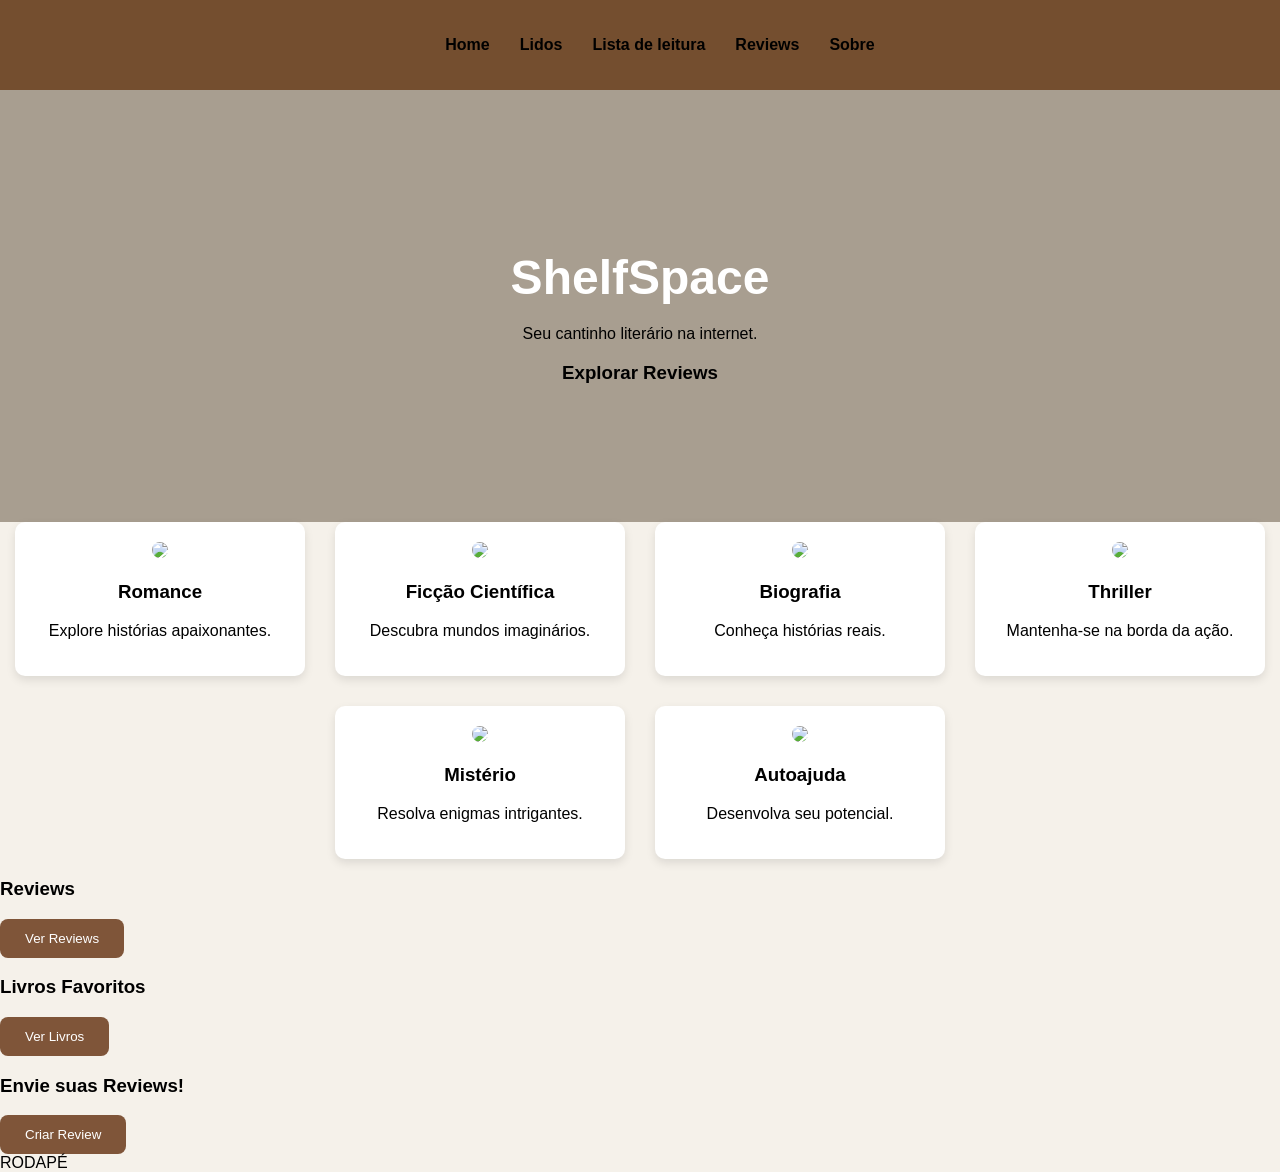
==== index.html @ f8e83bc9 "first commit" ====
<!DOCTYPE html>
<html lang="pt-br">
<head>
    <meta charset="UTF-8">
    <meta name="viewport" content="width=device-width, initial-scale=1.0">
    <title>📚 ShelfSpace — sua biblioteca digital</title>

    <link rel="stylesheet" href="css/style.css">
</head>

<body>

    <!-- MENU REFERÊNCIAS -->
<header>

    <nav>
        <ul>
            <li><a href="index.html">Home</a></li>
            <li><a href="lidos.html">Lidos</a></li>
            <li><a href="lista.html">Lista de leitura</a></li>
            <li><a href="form.html">Reviews</a></li>
            <li><a href="about.html">Sobre</a></li>
        </ul>
    </nav>

</header>

<!-- MAIN CONTENT -->
<main>

    <!-- HERO SECTION -->
<section class="hero">
    <h1>ShelfSpace</h1>
    <p>
        Seu cantinho literário na internet.
    </p>
    <h3>
        Explorar Reviews
    </h3>
</section>


<!-- CARDS SECTION -->
<section class="cards">

<!-- CARD 1 -->
<div class="card">
    <img src="images/livro1.jpg">
    <h3>Romance</h3>
    <p>
        Explore histórias apaixonantes.
    </p>
</div>

<!-- CARD 2 -->     
<div class="card">
    <img src="images/livro2.jpg">
    <h3>Ficção Científica</h3>
    <p>
        Descubra mundos imaginários.
    </p>
</div>

<!-- CARD 3 -->
<div class="card">
    <img src="images/livro3.jpg">
    <h3>Biografia</h3>
    <p>
        Conheça histórias reais.
    </p>
</div>

<!-- CARD 4 -->
<div class="card">
    <img src="images/livro4.jpg">
    <h3>Thriller</h3>
    <p>
        Mantenha-se na borda da ação.
    </p>
</div>

<!-- CARD 5 -->
<div class="card">
    <img src="images/livro5.jpg">
    <h3>Mistério</h3>
    <p>
        Resolva enigmas intrigantes.
    </p>
</div>

<!-- CARD 6 -->
<div class="card">
    <img src="images/livro6.jpg">
    <h3>Autoajuda</h3>
    <p>
        Desenvolva seu potencial.
    </p>
</div>
</section>

<!-- REVIEWS SECTION -->
<section class="reviews">
    <h3>Reviews</h3>
    <button>
        Ver Reviews
    </button>
</section>

<!-- LIVROS SECTION -->
<section class="livros">
    <h3>Livros Favoritos</h3>
    <button>
        Ver Livros
    </button>
</section>

<!-- AUTO REVIEWS SECTION -->
<section class="autoreviews">
    <h3>Envie suas Reviews!</h3>
    <button>
        Criar Review
    </button>
</section>

    </main>

    <footer>
        RODAPÉ
    </footer>

</body>
</html>
---- css/style.css ----
body{
    font-family: Arial;
    background-color: #f5f1ea;
    margin: 0;
}

/* ESTILO DA NAVBAR */
nav ul{
    display: flex;
    justify-content: center;
    gap: 30px;
    list-style: none;
}

nav a{
    text-decoration: none;
    color: black;
    font-weight: bold;
}

nav a:hover{
    color: #bab8b6;
    transition: 0.3s;
}

/* ESTILO DA NAVBAR */
header{
    background-color: #744E2F;
    padding: 20px;
}

.hero{
    text-align: center;
    padding: 120px 20px;
    background-color: #a89e90;
}

.hero h1{
    font-size: 48px;
    color: white;
    margin-bottom: 20px;
}
.cards{
    display: flex;
    justify-content: center;
    gap: 30px;
    flex-wrap: wrap;
    text-align: center;
}

.card{
    width: 250px;
    padding: 20px;
    border-radius: 10px;
    background-color: white;
    box-shadow: 0 4px 10px rgba(0,0,0,0.1);
}

.card img{
    width: 100%;
    border-radius: 10px;
}

button{
    padding: 12px 25px;
    border: none;
    border-radius: 8px;
    background-color: #7f5539;
    color: white;
    cursor: pointer;
}

button:hover{
    background-color: #9c6644;
    transition: 0.3s;
}
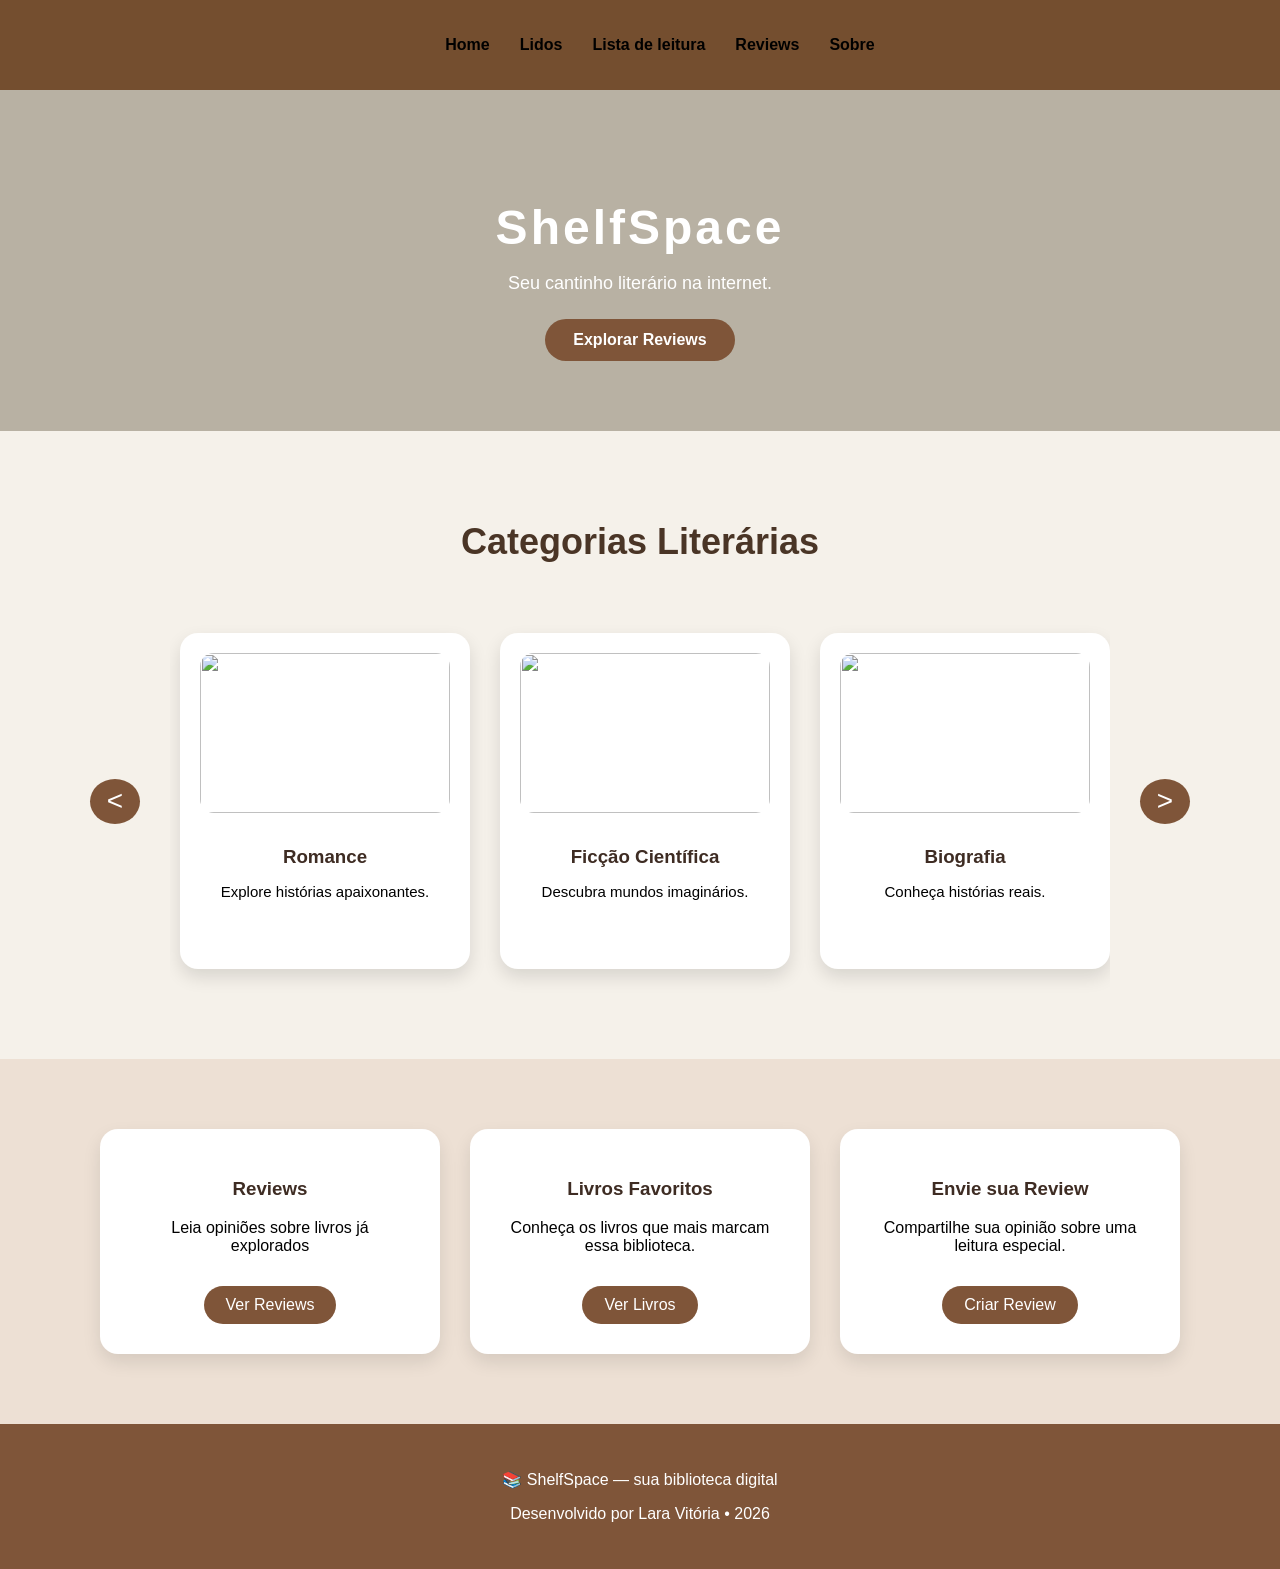
==== commit fb883ab4: "css, forms e js adicionados" ====
--- a/index.html
+++ b/index.html
@@ -18,7 +18,7 @@
             <li><a href="index.html">Home</a></li>
             <li><a href="lidos.html">Lidos</a></li>
             <li><a href="lista.html">Lista de leitura</a></li>
-            <li><a href="form.html">Reviews</a></li>
+            <li><a href="reviews.html">Reviews</a></li>
             <li><a href="about.html">Sobre</a></li>
         </ul>
     </nav>
@@ -34,14 +34,17 @@
     <p>
         Seu cantinho literário na internet.
     </p>
-    <h3>
-        Explorar Reviews
-    </h3>
+    <a href="reviews.html" class="botao-principal">Explorar Reviews</a>
 </section>
 
 
 <!-- CARDS SECTION -->
-<section class="cards">
+<section class="categorias">
+    <h2>Categorias Literárias</h2>
+
+<div class="carousel-container">
+    <button class="seta esquerda" onclick="scrollCarousel(-1)"><</button>
+<div class="cards" id="carousel">
 
 <!-- CARD 1 -->
 <div class="card">
@@ -96,37 +99,101 @@
         Desenvolva seu potencial.
     </p>
 </div>
+
+<!-- CARD 7 -->
+<div class="card">
+    <img src="images/livro7.jpg">
+    <h3>Fantasia</h3>
+    <p>
+        Entre em reinos mágicos e aventuras épicas.
+    </p>
+</div>
+
+<!-- CARD 8 -->
+<div class="card">
+    <img src="images/livro8.jpg">
+    <h3>Terror</h3>
+    <p>
+        Prepare-se para histórias sombrias e assustadoras.
+    </p>
+</div>
+
+<!-- CARD 9 -->
+<div class="card">
+    <img src="images/livro9.jpg">
+    <h3>Clássicos</h3>
+    <p>
+        Conheça obras marcantes que atravessaram gerações.
+    </p>
+</div>
+
+<!-- CARD 10 -->
+<div class="card">
+    <img src="images/livro10.jpg">
+    <h3>Poesia</h3>
+    <p>
+        Leia sentimentos transformados em palavras.
+    </p>
+</div>
+
+<!-- CARD 11 -->
+<div class="card">
+    <img src="images/livro11.jpg">
+    <h3>Drama</h3>
+    <p>
+        Explore histórias intensas, emocionantes e humanas.
+    </p>
+</div>
+
+<!-- CARD 12 -->
+<div class="card">
+    <img src="images/livro12.jpg">
+    <h3>Young Adult</h3>
+    <p>
+        Descubra histórias jovens, envolventes e cheias de descobertas.
+    </p>
+</div>
+
+</div>
+    <button class="seta direita" onclick="scrollCarousel(1)">></button>
+</div>
+
 </section>
 
-<!-- REVIEWS SECTION -->
-<section class="reviews">
-    <h3>Reviews</h3>
-    <button>
-        Ver Reviews
-    </button>
-</section>
+<!-- ATALHOS REVIEWS, LIVROS, AUTO-REVIEWS -->
 
-<!-- LIVROS SECTION -->
-<section class="livros">
-    <h3>Livros Favoritos</h3>
-    <button>
-        Ver Livros
-    </button>
-</section>
+<section class="atalhos">
 
-<!-- AUTO REVIEWS SECTION -->
-<section class="autoreviews">
-    <h3>Envie suas Reviews!</h3>
-    <button>
-        Criar Review
-    </button>
+    <div class="atalho">
+        <h3> Reviews </h3>
+        <p>Leia opiniões sobre livros já explorados </p>
+        <a href="reviews.html"> Ver Reviews </a>
+    </div>
+
+    <div class="atalho">
+        <h3> Livros Favoritos</h3>
+        <p> Conheça os livros que mais marcam essa biblioteca. </p>
+        <a href="lidos.html"> Ver Livros </a>
+    </div>
+
+    <div class="atalho">
+        <h3>Envie sua Review</h3>
+        <p>Compartilhe sua opinião sobre uma leitura especial.</p>
+        <a href="form.html">Criar Review</a>
+    </div>
+  
 </section>
 
     </main>
 
+    <!-- FOOTER/RODAPÉ -->
     <footer>
-        RODAPÉ
+        <p>📚 ShelfSpace — sua biblioteca digital</p>
+        <p>Desenvolvido por Lara Vitória • 2026</p>
     </footer>
+
+    <!-- JS JS JS JS -->    
+<script src="js/script.js"></script>
 
 </body>
 </html>
--- a/css/style.css
+++ b/css/style.css
@@ -1,3 +1,6 @@
+/* =========================
+   INDEX HTML 
+========================= */
 body{
     font-family: Arial;
     background-color: #f5f1ea;
@@ -23,42 +26,162 @@
     transition: 0.3s;
 }
 
-/* ESTILO DA NAVBAR */
+
+/* ESTILO DO HEADER */
 header{
     background-color: #744E2F;
     padding: 20px;
 }
 
+
+/* ESTILO DA HERO SECTION */
 .hero{
     text-align: center;
-    padding: 120px 20px;
-    background-color: #a89e90;
+    padding: 70px 20px;
+    background-color: #b8b1a3;
 }
 
 .hero h1{
     font-size: 48px;
-    color: white;
-    margin-bottom: 20px;
-}
+    margin-bottom: 10px;
+    letter-spacing: 3px;
+    color: white;
+}
+
+.hero p{
+    font-size: 18px;
+    margin-bottom: 25px;
+    color: white;
+}
+
+/* ESTILO DO BOTÃO PRINCIPAL */
+.botao-principal{
+    display: inline-block;
+    padding: 12px 28px;
+    background-color: #7f5539;
+    color: white;
+    text-decoration: none;
+    border-radius: 25px;
+    font-weight: bold;
+    transition: 0.3s;
+}
+
+.botao-principal:hover{
+    background-color: #9c6644;
+    transform: scale(1.05);
+}
+
+
+/* ESTILO DA CATEGORIAS */
+.categorias{
+    padding: 60px 20px;
+    background-color: #f5f1ea;
+    text-align: center; 
+}
+
+.categorias h2{
+    font-size: 36px;
+    margin-bottom: 40px;
+    color: #4a3526;
+}
+
+/* ESTILO DO CAROUSEL */
+.carousel-container{
+    position: relative;
+    max-width: 1100px;
+    margin: 0 auto;
+    display: flex;
+    align-items: center;
+    gap: 15px;
+}
+
+/* ESTILO DAS CARDS */
 .cards{
     display: flex;
-    justify-content: center;
     gap: 30px;
-    flex-wrap: wrap;
-    text-align: center;
+    overflow-x: hidden;
+    text-align: center;
+    scroll-behavior: smooth;
+    padding: 30px 10px;
+    width: 100%;
+    padding: 30px 10px;
+}
+
+.cards::-webkit-scrollbar{
+    display: none;
 }
 
 .card{
-    width: 250px;
+    min-width: 250px;
+    max-width: 250px;
+    flex:0 0 250px;
     padding: 20px;
-    border-radius: 10px;
+    border-radius: 18px;
     background-color: white;
-    box-shadow: 0 4px 10px rgba(0,0,0,0.1);
+    text-align: center;
+    box-shadow: 0 8px 18px rgba(0,0,0,0.12);
+    transition: transform 0.3s, box-shadow 0.3s;
+}
+
+/* EFEITO DE HOVER NAS CARDS */
+.card:hover{
+    transform: translate(-12px) scale(1.04);
+    box-shadow: 0 18px 35px rgba(0,0,0,0.22);
+    z-index: 2;
 }
 
 .card img{
     width: 100%;
-    border-radius: 10px;
+    height: 160px;
+    object-fit: cover;
+    border-radius: 14px;
+    margin-bottom: 15px;
+}
+
+/* ESTILO DO CONTEÚDO DAS CARDS */
+.card h3{
+    color: #3e2c23;
+    margin-bottom: 10px;
+}
+
+/* ESTILO DO PARÁGRAFO DAS CARDS */
+.card p{
+    font-size: 15px;
+}
+
+
+/* SETINHAS */
+.seta{
+    border: none;
+    background-color: #7f5539;
+    color: white;
+    font-size: 28px;
+
+    width: 45px;
+    height: 45px;
+    border-radius: 50%;
+
+    display: flex;
+    align-items: center;
+    justify-content: center;
+
+    cursor: pointer;
+    z-index: 3;
+    transition: 0.3s;
+
+}
+
+.seta:hover{
+    background-color: #9c6644;
+    transform: scale(1.1);
+}
+
+.esquerda{
+    margin-right: 15px;
+}
+
+.direita{
+    margin-left: 15px;
 }
 
 button{
@@ -75,3 +198,159 @@
     transition: 0.3s;
 }
 
+
+/* ESTILO DA SEÇÃO DE ATALHOS */
+.atalhos{
+    display: flex;
+    justify-content: center;
+    gap: 30px;
+    flex-wrap: wrap;
+    padding: 70px 20px;
+    background-color: #ede0d4;
+}
+
+.atalho{
+    width: 280px;
+    background-color: white;
+    padding: 30px;
+    border-radius: 18px;
+    text-align: center;
+    box-shadow: 0 8px 18px rgba(0,0,0,0.10);
+}
+
+.atalho h3{
+    color: #3e2c23;
+}
+
+.atalho a{
+    display: inline-block;
+    margin-top: 15px;
+    padding: 10px 22px;
+    background-color: #7f5539;
+    color: white;
+    text-decoration: none;
+    border-radius: 20px;
+    transition: 0.3s;
+}
+
+.atalho a:hover{
+    background-color: #9c6644;
+}
+
+
+/* RODAPÉ */
+footer{
+    text-align: center;
+    padding: 30px;
+    background-color: #7f5539;
+    color: white;
+}
+
+
+/* =========================
+   FORMS HTML 
+========================= */
+
+.form-section{
+    max-width: 700px;
+    margin: 60px auto;
+    padding: 40px;
+    background-color: white;
+    border-radius: 20px;
+    box-shadow: 0 8px 18px rgba(0,0,0,0.12);
+}
+
+.form-section h1,
+.form-section p{
+    text-align: center;
+}
+
+form{
+    display: flex;
+    flex-direction: column;
+    gap: 12px;
+}
+
+form label{
+    font-weight: bold;
+    color: #3e2c23;
+}
+
+form input,
+form select,
+form textarea{
+    padding: 12px;
+    border: 1px solid #c9b8a8;
+    border-radius: 10px;
+    font-size: 15px;
+}
+
+form textarea{
+    resize: none;
+}
+
+.checkbox-area{
+    display: flex;
+    align-items: center;
+    gap: 10px;
+    margin-top: 10px;
+}
+
+#mensagemErro{
+    color: red;
+    font-weight: bold;
+    text-align: center;
+}
+
+form button{
+    margin-top: 15px;
+    padding: 12px;
+    border: none;
+    border-radius: 25px;
+    background-color: #7f5539;
+    color: white;
+    font-weight: bold;
+    cursor: pointer;
+    transition: 0.3s;
+}
+
+form button:hover{
+    background-color: #9c6644;
+}
+
+
+/* =========================
+   REVIEWS HTML
+========================= */
+
+.page-title{
+    text-align: center;
+    padding: 60px 20px 30px;
+}
+
+.page-title h1{
+    font-size: 38px;
+    color: #3e2c23;
+}
+
+.review-list{
+    display: flex;
+    justify-content: center;
+    gap: 30px;
+    flex-wrap: wrap;
+    padding: 40px 20px;
+}
+
+.review-card{
+    width: 280px;
+    background-color: white;
+    padding: 25px;
+    border-radius: 18px;
+    box-shadow: 0 8px 18px rgba(0,0,0,0.12);
+}
+
+.chamada-review{
+    text-align: center;
+    padding: 60px 20px;
+    background-color: #ede0d4;
+}
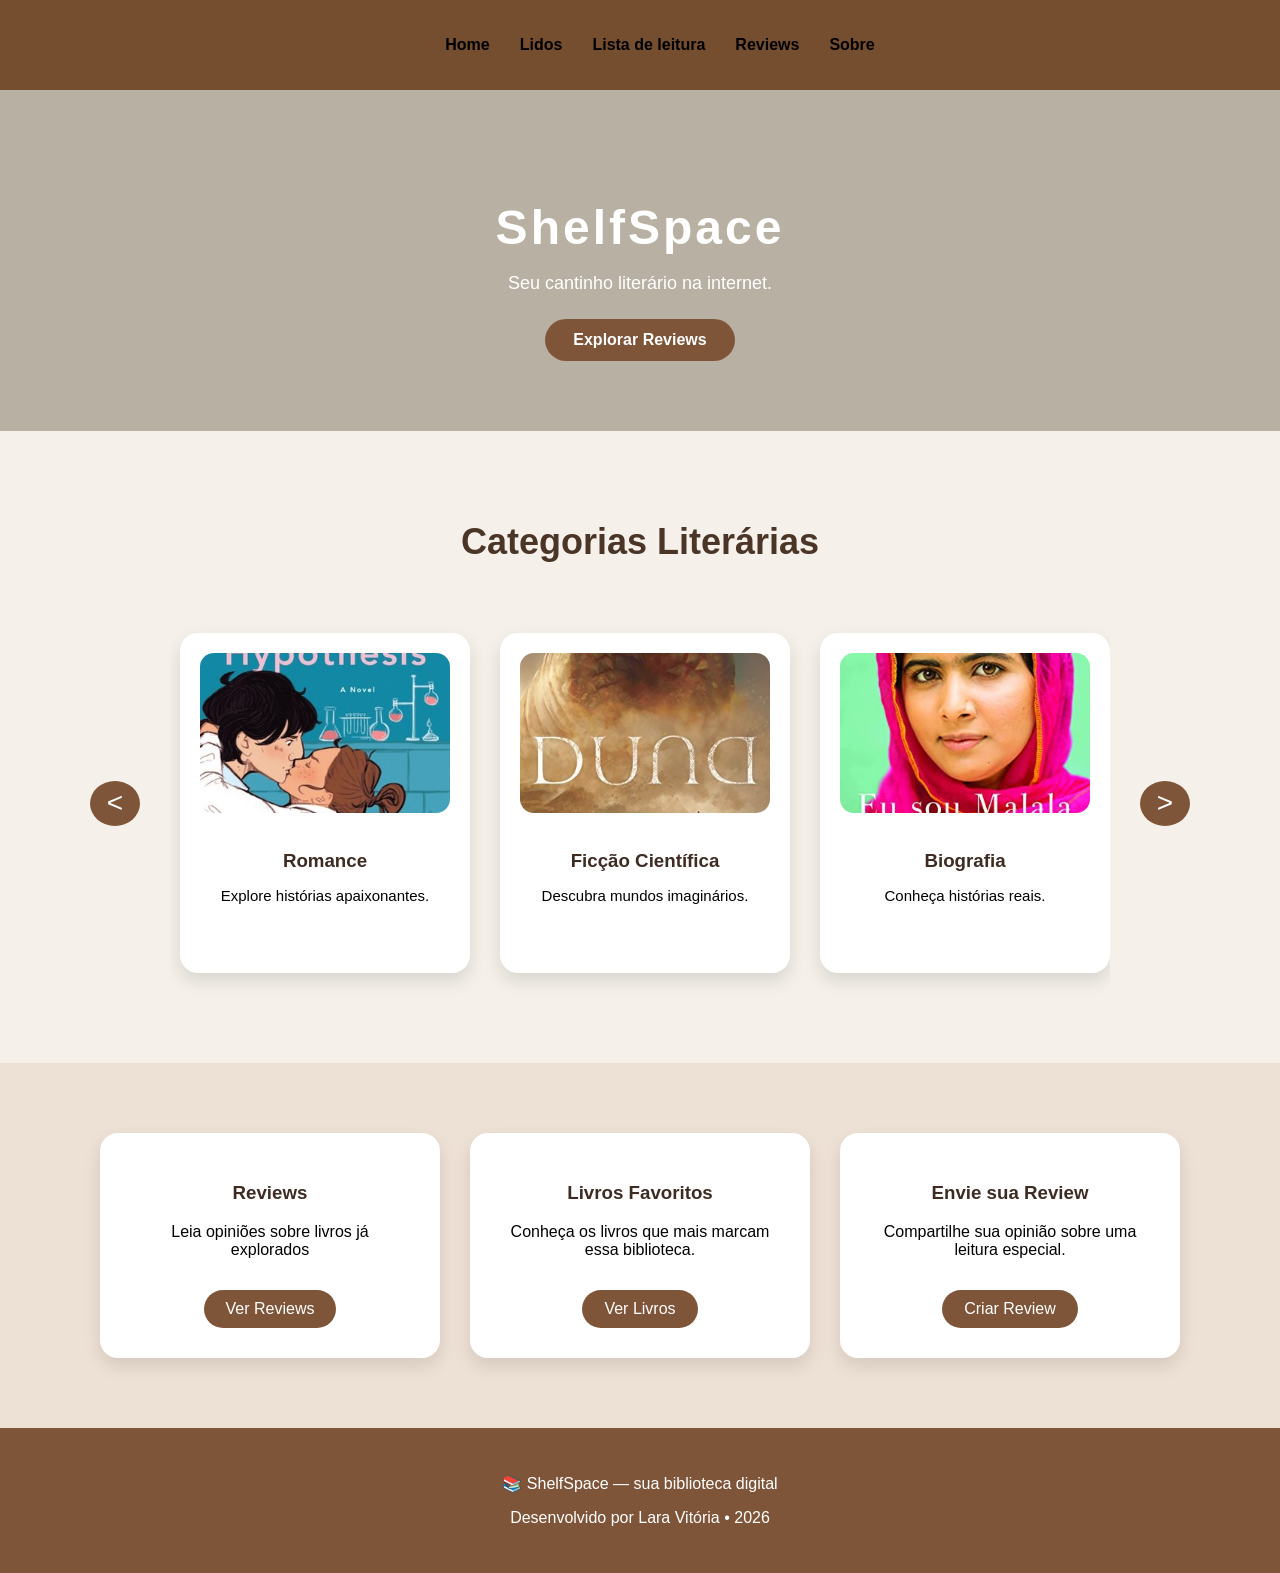
==== commit 3977ffa7: "add imagens do carrossel" ====
--- a/index.html
+++ b/index.html
@@ -48,7 +48,7 @@
 
 <!-- CARD 1 -->
 <div class="card">
-    <img src="images/livro1.jpg">
+    <img src="images/romance.jpg">
     <h3>Romance</h3>
     <p>
         Explore histórias apaixonantes.
@@ -57,7 +57,7 @@
 
 <!-- CARD 2 -->     
 <div class="card">
-    <img src="images/livro2.jpg">
+    <img src="images/ficcaocientifica.jpg">
     <h3>Ficção Científica</h3>
     <p>
         Descubra mundos imaginários.
@@ -66,7 +66,7 @@
 
 <!-- CARD 3 -->
 <div class="card">
-    <img src="images/livro3.jpg">
+    <img src="images/biografia.jpg">
     <h3>Biografia</h3>
     <p>
         Conheça histórias reais.
@@ -75,7 +75,7 @@
 
 <!-- CARD 4 -->
 <div class="card">
-    <img src="images/livro4.jpg">
+    <img src="images/thriller.jpg">
     <h3>Thriller</h3>
     <p>
         Mantenha-se na borda da ação.
@@ -84,7 +84,7 @@
 
 <!-- CARD 5 -->
 <div class="card">
-    <img src="images/livro5.jpg">
+    <img src="images/misterio.jpg">
     <h3>Mistério</h3>
     <p>
         Resolva enigmas intrigantes.
@@ -93,7 +93,7 @@
 
 <!-- CARD 6 -->
 <div class="card">
-    <img src="images/livro6.jpg">
+    <img src="images/autoajuda.jpg">
     <h3>Autoajuda</h3>
     <p>
         Desenvolva seu potencial.
@@ -102,7 +102,7 @@
 
 <!-- CARD 7 -->
 <div class="card">
-    <img src="images/livro7.jpg">
+    <img src="images/fantasia.jpg">
     <h3>Fantasia</h3>
     <p>
         Entre em reinos mágicos e aventuras épicas.
@@ -111,7 +111,7 @@
 
 <!-- CARD 8 -->
 <div class="card">
-    <img src="images/livro8.jpg">
+    <img src="images/terror.jpg">
     <h3>Terror</h3>
     <p>
         Prepare-se para histórias sombrias e assustadoras.
@@ -120,7 +120,7 @@
 
 <!-- CARD 9 -->
 <div class="card">
-    <img src="images/livro9.jpg">
+    <img src="images/classico.jpg">
     <h3>Clássicos</h3>
     <p>
         Conheça obras marcantes que atravessaram gerações.
@@ -129,7 +129,7 @@
 
 <!-- CARD 10 -->
 <div class="card">
-    <img src="images/livro10.jpg">
+    <img src="images/poesia.jpg">
     <h3>Poesia</h3>
     <p>
         Leia sentimentos transformados em palavras.
@@ -138,7 +138,7 @@
 
 <!-- CARD 11 -->
 <div class="card">
-    <img src="images/livro11.jpg">
+    <img src="images/drama.jpg">
     <h3>Drama</h3>
     <p>
         Explore histórias intensas, emocionantes e humanas.
@@ -147,7 +147,7 @@
 
 <!-- CARD 12 -->
 <div class="card">
-    <img src="images/livro12.jpg">
+    <img src="images/youngadult.jpg">
     <h3>Young Adult</h3>
     <p>
         Descubra histórias jovens, envolventes e cheias de descobertas.
--- a/css/style.css
+++ b/css/style.css
@@ -353,4 +353,234 @@
     text-align: center;
     padding: 60px 20px;
     background-color: #ede0d4;
+}
+
+/* =========================
+   ABOUT PAGE 
+========================= */
+.about-hero {
+    text-align: center;
+    padding: 60px 20px 40px;
+    background-color: #b8b1a3;
+}
+
+.about-hero h1 {
+    font-size: 42px;
+    color: white;
+    letter-spacing: 3px;
+    margin-bottom: 10px;
+}
+
+.about-hero p {
+    font-size: 18px;
+    color: white;
+}
+
+.about-content {
+    max-width: 820px;
+    margin: 0 auto;
+    padding: 60px 20px;
+    display: flex;
+    flex-direction: column;
+    gap: 40px;
+}
+
+.about-card {
+    background-color: white;
+    border-radius: 18px;
+    padding: 35px 40px;
+    box-shadow: 0 8px 18px rgba(0,0,0,0.10);
+}
+
+.about-card h2 {
+    font-size: 24px;
+    color: #4a3526;
+    margin-bottom: 15px;
+    display: flex;
+    align-items: center;
+    gap: 10px;
+}
+
+.about-card p {
+    font-size: 16px;
+    color: #555;
+    line-height: 1.8;
+    margin: 0;
+}
+
+.tech-list {
+    display: flex;
+    gap: 15px;
+    flex-wrap: wrap;
+    margin-top: 20px;
+}
+
+.tech-badge {
+    background-color: #f5f1ea;
+    border: 2px solid #744E2F;
+    color: #744E2F;
+    font-weight: bold;
+    padding: 8px 20px;
+    border-radius: 25px;
+    font-size: 14px;
+}
+
+.autora-info {
+    display: flex;
+    align-items: center;
+    gap: 25px;
+    flex-wrap: wrap;
+}
+
+.avatar {
+    width: 90px;
+    height: 90px;
+    border-radius: 50%;
+    background-color: #744E2F;
+    display: flex;
+    align-items: center;
+    justify-content: center;
+    font-size: 32px;
+    color: white;
+    font-weight: bold;
+    flex-shrink: 0;
+}
+
+.autora-texto p {
+    margin: 0;
+    font-size: 16px;
+    color: #555;
+    line-height: 1.8;
+}
+
+.curiosidade-lista {
+    list-style: none;
+    padding: 0;
+    margin: 15px 0 0;
+    display: flex;
+    flex-direction: column;
+    gap: 12px;
+}
+
+.curiosidade-lista li {
+    font-size: 16px;
+    color: #555;
+    padding-left: 25px;
+    position: relative;
+    line-height: 1.7;
+}
+
+.curiosidade-lista li::before {
+    content: "📖";
+    position: absolute;
+    left: 0;
+}
+
+
+.foto-autora {
+    width: 100px;
+    height: 100px;
+    border-radius: 50%;
+    object-fit: cover;
+    border: 3px solid #744E2F;
+}
+
+/* =========================
+   FORM ACTION PAGE
+========================= */
+
+.resultado-hero {
+    text-align: center;
+    padding: 60px 20px 40px;
+    background-color: #b8b1a3;
+}
+
+.resultado-hero h1 {
+    font-size: 42px;
+    color: white;
+    letter-spacing: 3px;
+    margin-bottom: 10px;
+}
+
+.resultado-hero p {
+    font-size: 18px;
+    color: white;
+}
+
+.resultado-content {
+    max-width: 700px;
+    margin: 60px auto;
+    padding: 0 20px;
+}
+
+.resultado-card {
+    background-color: white;
+    border-radius: 18px;
+    padding: 40px;
+    box-shadow: 0 8px 18px rgba(0,0,0,0.10);
+}
+
+.resultado-card h2 {
+    font-size: 22px;
+    color: #4a3526;
+    margin-bottom: 25px;
+    text-align: center;
+}
+
+.campo-resultado {
+    display: flex;
+    flex-direction: column;
+    gap: 5px;
+    padding: 14px 0;
+    border-bottom: 1px solid #f0e8df;
+}
+
+.campo-resultado:last-of-type {
+    border-bottom: none;
+}
+
+.campo-label {
+    font-size: 12px;
+    font-weight: bold;
+    color: #9c6644;
+    text-transform: uppercase;
+    letter-spacing: 1px;
+}
+
+.campo-valor {
+    font-size: 16px;
+    color: #3e2c23;
+}
+
+.estrelas {
+    color: #f5a623;
+    font-size: 20px;
+}
+
+.aviso-erro {
+    text-align: center;
+    padding: 40px;
+    color: #9c6644;
+}
+
+.botao-voltar {
+    display: block;
+    text-align: center;
+    margin-top: 30px;
+}
+
+.botao-voltar a {
+    display: inline-block;
+    padding: 12px 28px;
+    background-color: #7f5539;
+    color: white;
+    text-decoration: none;
+    border-radius: 25px;
+    font-weight: bold;
+    transition: 0.3s;
+}
+
+.botao-voltar a:hover {
+    background-color: #9c6644;
+    transform: scale(1.05);
 }
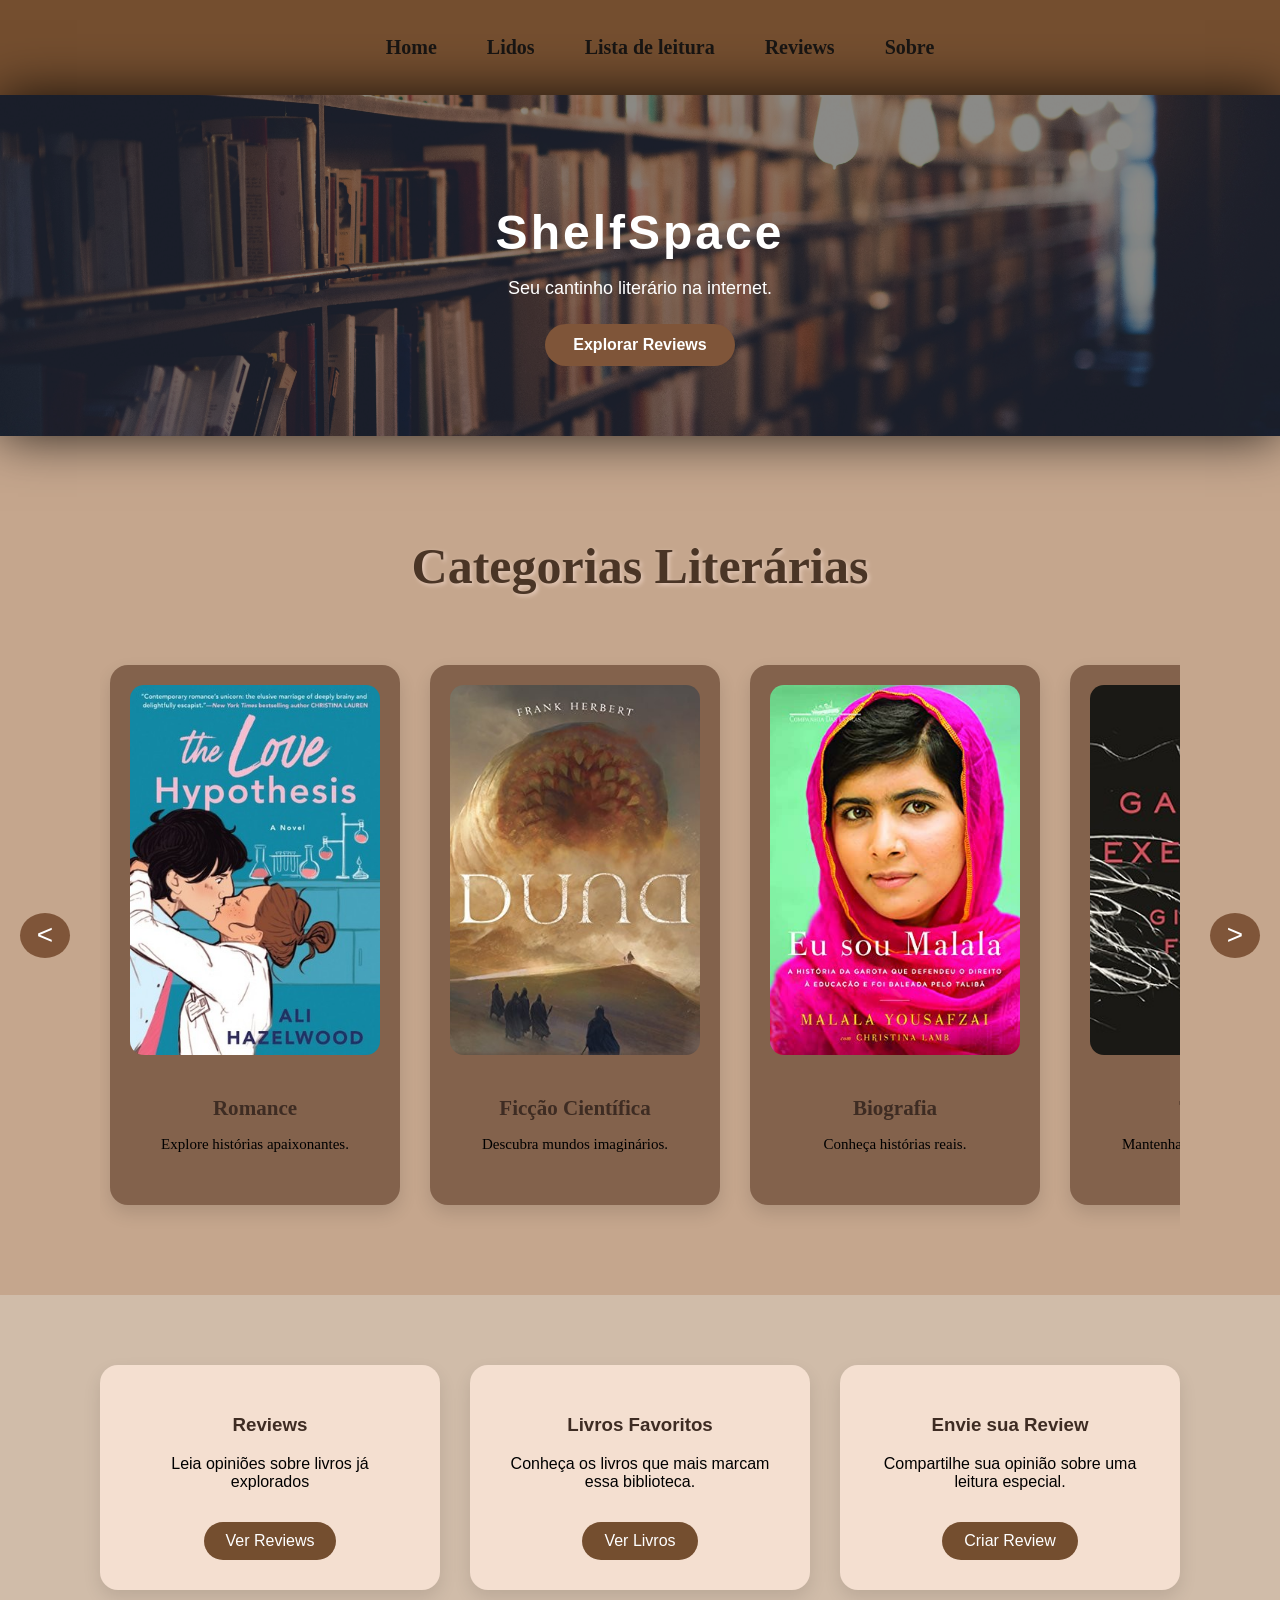
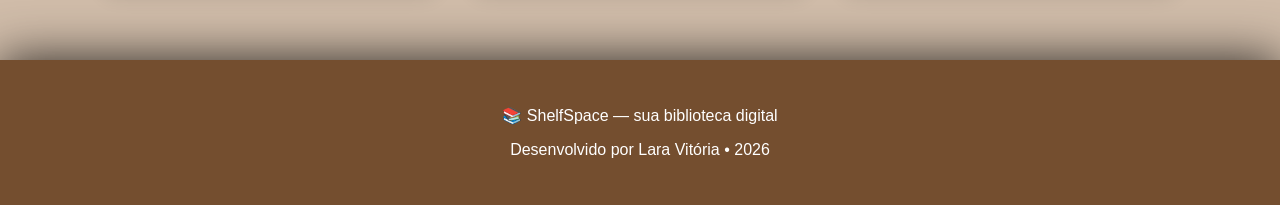
==== commit 292b154d: "mudanças no index" ====
--- a/index.html
+++ b/index.html
@@ -4,7 +4,6 @@
     <meta charset="UTF-8">
     <meta name="viewport" content="width=device-width, initial-scale=1.0">
     <title>📚 ShelfSpace — sua biblioteca digital</title>
-
     <link rel="stylesheet" href="css/style.css">
 </head>
 
--- a/css/style.css
+++ b/css/style.css
@@ -11,14 +11,16 @@
 nav ul{
     display: flex;
     justify-content: center;
-    gap: 30px;
+    gap: 50px;
     list-style: none;
 }
 
 nav a{
     text-decoration: none;
-    color: black;
-    font-weight: bold;
+    color: rgba(17, 17, 17, 0.929);
+    font-weight: bold;
+    font-size: 20px;
+    font-family: Merriweather, serif;
 }
 
 nav a:hover{
@@ -35,10 +37,31 @@
 
 
 /* ESTILO DA HERO SECTION */
-.hero{
+.hero {
     text-align: center;
     padding: 70px 20px;
-    background-color: #b8b1a3;
+    background-image: url('../images/fundohero.jpg');
+    background-size: cover;
+    background-position: center;
+    position: relative;
+    box-shadow: 0 0 50px rgba(0, 0, 0, 0.812);
+}
+
+/* SOBREPOSIÇÃO ESCURA NA HERO */
+.hero::before {
+    content: "";
+    position: absolute;
+    top: 0; left: 0;
+    width: 100%; height: 100%;
+    background-color: rgba(0, 0, 0, 0.45);
+}
+
+/* GARANTE QUE O TEXTO FIQUE ACIMA DA SOBREPOSIÇÃO */
+.hero h1,
+.hero p,
+.hero a {
+    position: relative;
+    z-index: 1;
 }
 
 .hero h1{
@@ -75,20 +98,24 @@
 /* ESTILO DA CATEGORIAS */
 .categorias{
     padding: 60px 20px;
-    background-color: #f5f1ea;
+    background-color: #c5a68d;
     text-align: center; 
+    font-family: 'Merriweather', serif;
+    font-size: 18px;
 }
 
 .categorias h2{
     font-size: 36px;
     margin-bottom: 40px;
     color: #4a3526;
+    font-size: 50px;
+    text-shadow: 2px 2px 4px rgb(230, 203, 187);
 }
 
 /* ESTILO DO CAROUSEL */
 .carousel-container{
     position: relative;
-    max-width: 1100px;
+    max-width: 1435px;
     margin: 0 auto;
     display: flex;
     align-items: center;
@@ -117,7 +144,7 @@
     flex:0 0 250px;
     padding: 20px;
     border-radius: 18px;
-    background-color: white;
+    background-color: #83624c;
     text-align: center;
     box-shadow: 0 8px 18px rgba(0,0,0,0.12);
     transition: transform 0.3s, box-shadow 0.3s;
@@ -132,7 +159,7 @@
 
 .card img{
     width: 100%;
-    height: 160px;
+    height: 370px;
     object-fit: cover;
     border-radius: 14px;
     margin-bottom: 15px;
@@ -206,12 +233,12 @@
     gap: 30px;
     flex-wrap: wrap;
     padding: 70px 20px;
-    background-color: #ede0d4;
+    background-color: #d0bca9;
 }
 
 .atalho{
     width: 280px;
-    background-color: white;
+    background-color: rgb(244, 223, 208);
     padding: 30px;
     border-radius: 18px;
     text-align: center;
@@ -226,7 +253,7 @@
     display: inline-block;
     margin-top: 15px;
     padding: 10px 22px;
-    background-color: #7f5539;
+    background-color: #744E2F;
     color: white;
     text-decoration: none;
     border-radius: 20px;
@@ -242,10 +269,10 @@
 footer{
     text-align: center;
     padding: 30px;
-    background-color: #7f5539;
-    color: white;
-}
-
+    background-color: #744E2F;
+    color: white;
+    box-shadow: 0 0 50px rgba(0, 0, 0, 0.812);
+}
 
 /* =========================
    FORMS HTML 
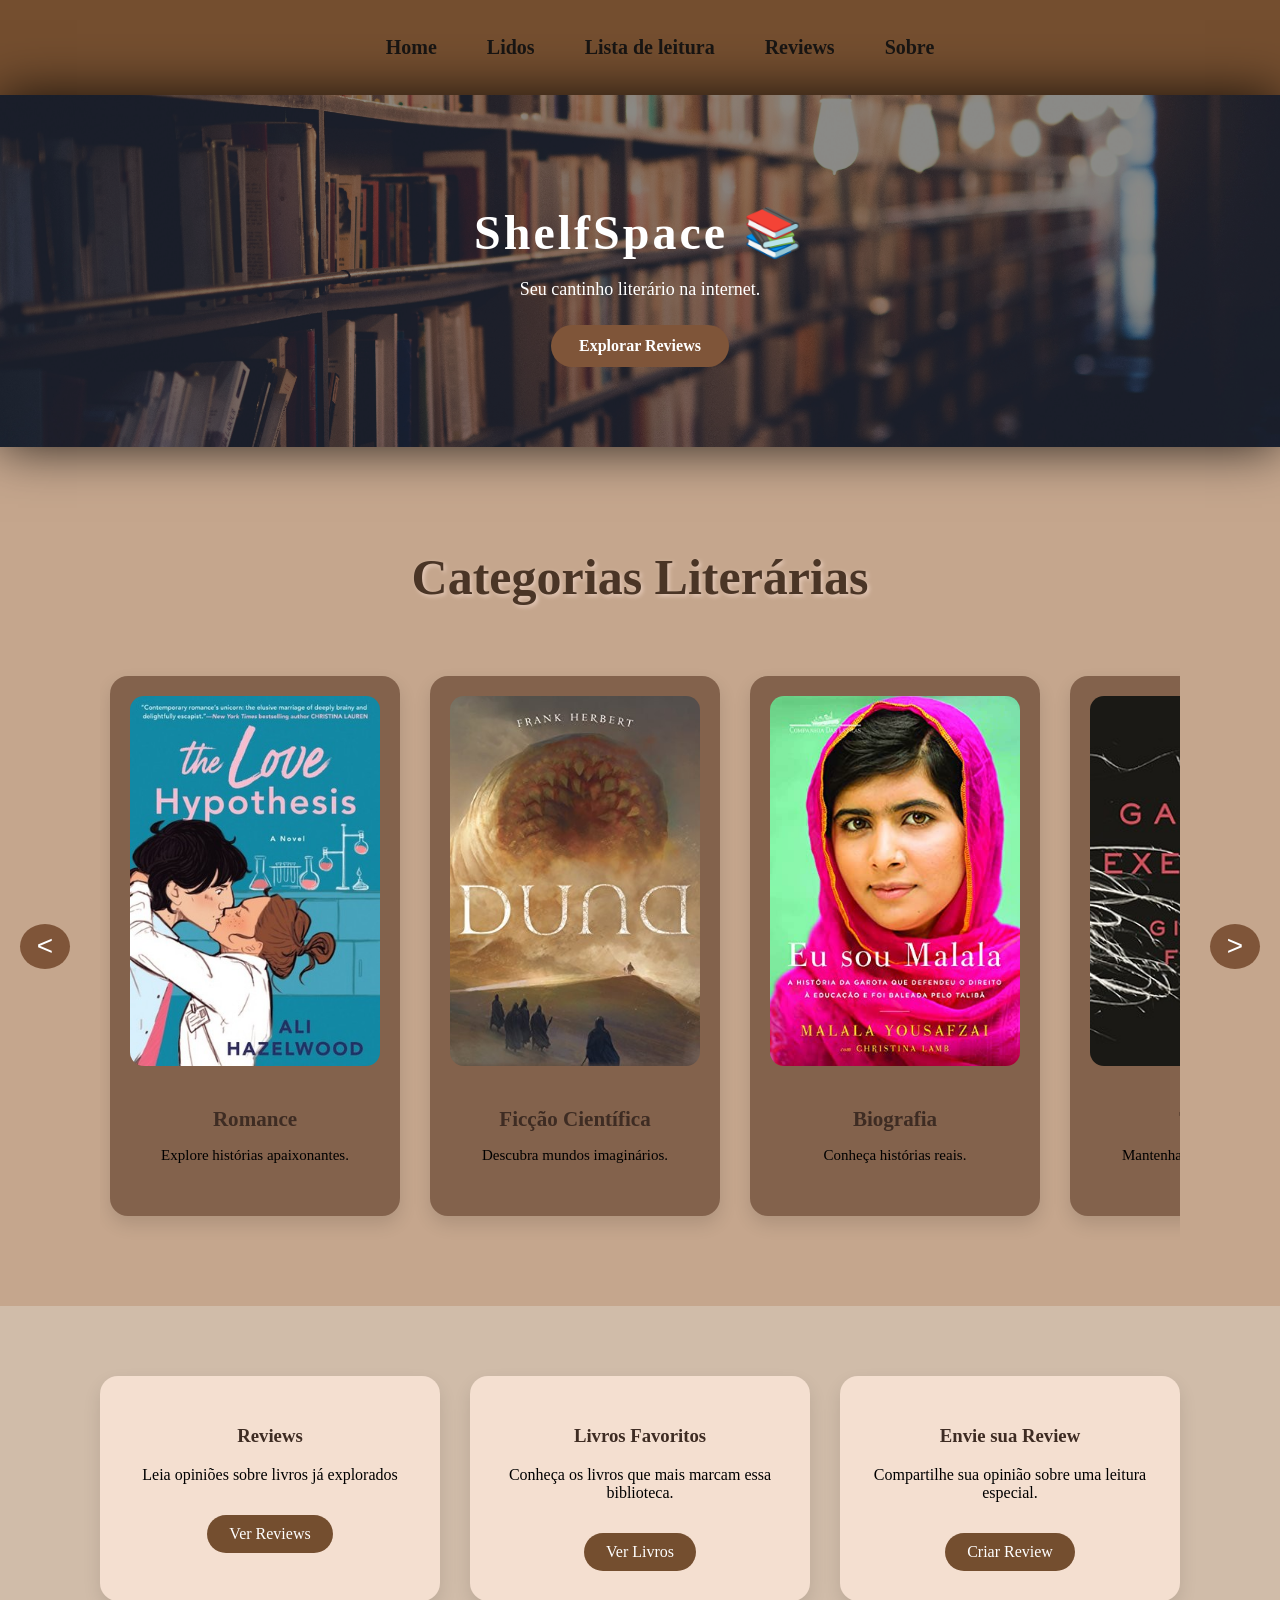
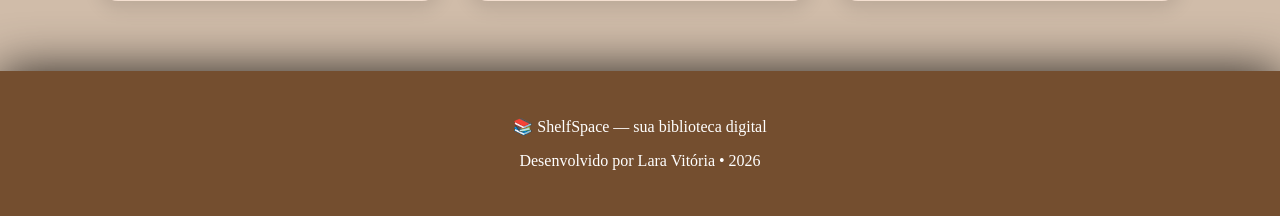
==== commit 19064032: "ajeitando mais" ====
--- a/index.html
+++ b/index.html
@@ -29,7 +29,7 @@
 
     <!-- HERO SECTION -->
 <section class="hero">
-    <h1>ShelfSpace</h1>
+    <h1>ShelfSpace 📚</h1>
     <p>
         Seu cantinho literário na internet.
     </p>
--- a/css/style.css
+++ b/css/style.css
@@ -1,9 +1,9 @@
 /* =========================
-   INDEX HTML 
+   INDEX HTML PÁGINA PRINCIPAL (1)
 ========================= */
 body{
-    font-family: Arial;
-    background-color: #f5f1ea;
+    font-family: 'Merriweather', serif;
+    background-color: #9c7756;
     margin: 0;
 }
 
@@ -39,7 +39,7 @@
 /* ESTILO DA HERO SECTION */
 .hero {
     text-align: center;
-    padding: 70px 20px;
+    padding: 70px 20px 80px;
     background-image: url('../images/fundohero.jpg');
     background-size: cover;
     background-position: center;
@@ -274,8 +274,390 @@
     box-shadow: 0 0 50px rgba(0, 0, 0, 0.812);
 }
 
+/*--------------------------------------------------------------------------------------------------------------------------
+
 /* =========================
-   FORMS HTML 
+   LIDOS PAGE
+========================= */
+
+.hero-lidos {
+    font-family: 'Merriweather', serif;
+    text-align: center;
+    padding: 60px 20px 140px;
+    background-image: url('../images/herolidos.jpg');
+    background-size: cover;
+    background-color: #744E2F;
+    position: relative;
+    box-shadow: 0 0 50px rgba(0, 0, 0, 0.812);
+}
+
+.hero-lidos::before {
+    content: "";
+    position: absolute;
+    top: 0; left: 0;
+    width: 100%; height: 100%;
+    background-color: rgba(130, 104, 104, 0.085);
+}
+
+.hero-lidos h1,
+.hero-lidos p {
+    position: relative;
+    z-index: 1;
+}
+
+.hero-lidos h1 {
+    font-size: 42px;
+    color: rgb(234, 210, 210);
+    letter-spacing: 3px;
+    margin-bottom: 10px;
+    font-family: 'Merriweather', serif;
+}
+
+.hero-lidos p {
+    font-size: 18px;
+    color: rgb(255, 255, 255);
+}
+
+.lidos-section {
+    max-width: 1300px;
+    margin: 0 auto;
+    padding: 50px 20px;
+}
+
+.lidos-grid {
+    display: grid;
+    grid-template-columns: repeat(auto-fill, minmax(200px, 1fr));
+    gap: 25px;
+}
+
+.lido-card {
+    background: rgb(244, 223, 208);
+    border-radius: 14px;
+    overflow: hidden;
+    box-shadow: 0 6px 16px rgba(0,0,0,0.10);
+    cursor: pointer;
+    transition: transform 0.3s, box-shadow 0.3s;
+}
+
+.lido-card:hover {
+    transform: translateY(-6px);
+    box-shadow: 0 14px 28px rgba(0,0,0,0.18);
+}
+
+.lido-card img {
+    width: 100%;
+    height: 260px;
+    object-fit: cover;
+    object-position: top;
+}
+
+.lido-info {
+    padding: 14px;
+    display: flex;
+    flex-direction: column;
+    gap: 5px;
+}
+
+.lido-info h3 {
+    font-size: 14px;
+    color: #3e2c23;
+    margin: 0;
+    line-height: 1.4;
+    font-family: 'Merriweather', serif;
+}
+
+.lido-autor {
+    font-size: 12px;
+    color: #9c6644;
+}
+
+.lido-nota {
+    font-size: 13px;
+    color: #f5a623;
+    font-weight: bold;
+}
+
+/* =========================
+   MODAL DOS LIVROS
+========================= */
+
+.modal-overlay {
+    display: none;
+    position: fixed;
+    top: 0; left: 0;
+    width: 100%; height: 100%;
+    background: rgba(0,0,0,0.6);
+    z-index: 999;
+    justify-content: center;
+    align-items: center;
+}
+
+.modal-box {
+    background: #f5f1ea;
+    border-radius: 18px;
+    padding: 30px;
+    max-width: 700px;
+    width: 90%;
+    position: relative;
+    max-height: 85vh;
+    overflow-y: auto;
+    box-shadow: 0 20px 50px rgba(0,0,0,0.3);
+}
+
+.modal-fechar {
+    position: absolute;
+    top: 15px; right: 15px;
+    background: #744E2F;
+    color: white;
+    border: none;
+    border-radius: 50%;
+    width: 32px; height: 32px;
+    font-size: 14px;
+    cursor: pointer;
+    transition: background 0.2s;
+    padding: 0;
+}
+
+.modal-fechar:hover {
+    background: #9c6644;
+}
+
+.modal-conteudo {
+    display: flex;
+    gap: 25px;
+    align-items: flex-start;
+}
+
+#modal-capa {
+    width: 140px;
+    height: 210px;
+    object-fit: cover;
+    border-radius: 10px;
+    flex-shrink: 0;
+    box-shadow: 0 8px 20px rgba(0,0,0,0.2);
+}
+
+.modal-texto {
+    flex: 1;
+}
+
+.modal-texto h2 {
+    font-size: 20px;
+    color: #3e2c23;
+    margin-bottom: 6px;
+    line-height: 1.3;
+    font-family: 'Merriweather', serif;
+}
+
+.modal-autor-texto {
+    font-size: 14px;
+    color: #9c6644;
+    margin-bottom: 8px;
+}
+
+.modal-nota-estrelas {
+    font-size: 16px;
+    color: #f5a623;
+    font-weight: bold;
+    margin-bottom: 15px;
+}
+
+.modal-sinopse-texto {
+    font-size: 15px;
+    color: #4a3526;
+    line-height: 1.8;
+}
+
+/*---------------------------------------------------------------------------------------------------------------------------
+
+/* =========================
+   LISTA DE LEITURA TERCEIRA PÁGINA (3) 
+========================= */
+
+.hero-lista {
+    font-family: 'Merriweather', serif;
+    text-align: center;
+    padding: 60px 20px 140px;
+    background-image: url('../images/listaleitura.jpg');
+    background-size: cover;
+    background-color: #744E2F;
+    position: relative;
+    box-shadow: 0 0 50px rgba(0, 0, 0, 0.812);
+}
+
+.hero-lista::before {
+    content: "";
+    position: absolute;
+    top: 0; left: 0;
+    width: 100%; height: 100%;
+    background-color: rgba(0, 0, 0, 0.2);
+}
+
+.hero-lista h1,
+.hero-lista p {
+    position: relative;
+    z-index: 1;
+    color: white;
+}
+
+.hero-lista h1 {
+    font-size: 42px;
+    letter-spacing: 3px;
+    margin-bottom: 10px;
+}
+
+.hero-lista p {
+    font-size: 18px;
+}
+
+.lista-section {
+    max-width: 900px;
+    margin: 0 auto;
+    padding: 60px 20px;
+}
+
+.lista-container {
+    display: flex;
+    flex-direction: column;
+    gap: 40px;
+}
+
+.lista-grupo {
+    background: rgb(244, 223, 208);
+    border-radius: 18px;
+    padding: 30px 35px;
+    box-shadow: 0 6px 16px rgba(0,0,0,0.10);
+}
+
+.lista-grupo-titulo {
+    font-size: 20px;
+    color: #4a3526;
+    margin-bottom: 20px;
+    font-family: 'Merriweather', serif;
+    border-bottom: 2px solid #c9b8a8;
+    padding-bottom: 12px;
+}
+
+.lista-livros {
+    list-style: none;
+    padding: 0;
+    margin: 0;
+    display: flex;
+    flex-direction: column;
+    gap: 12px;
+}
+
+.lista-item {
+    display: flex;
+    align-items: center;
+    gap: 18px;
+    padding: 14px 18px;
+    background: white;
+    border-radius: 12px;
+    box-shadow: 0 2px 8px rgba(0,0,0,0.06);
+    transition: transform 0.2s;
+}
+
+.lista-item:hover {
+    transform: translateX(6px);
+}
+
+.lista-numero {
+    font-size: 18px;
+    font-weight: bold;
+    color: #9c6644;
+    font-family: 'Merriweather', serif;
+    min-width: 30px;
+}
+
+.lista-info {
+    display: flex;
+    flex-direction: column;
+    gap: 3px;
+    flex: 1;
+}
+
+.lista-titulo {
+    font-size: 15px;
+    font-weight: bold;
+    color: #3e2c23;
+}
+
+.lista-autor {
+    font-size: 13px;
+    color: #9c6644;
+}
+
+.lista-genero {
+    font-size: 12px;
+    background: #f5f1ea;
+    border: 1px solid #c9b8a8;
+    color: #744E2F;
+    padding: 4px 12px;
+    border-radius: 20px;
+    white-space: nowrap;
+    font-weight: bold;
+}
+
+/*--------------------------------------------------------------------------------------------------------------------------
+
+/* =========================
+   REVIEWS HTML QUARTA PÁGINA (4)
+========================= */
+
+.page-title{
+    font-family: 'Merriweather', serif;
+    text-align: center;
+    padding: 60px 20px 200px;
+    background-image: url('../images/comments.png');
+    background-size: cover;
+    background-color: #744E2F;
+    position: relative;
+    box-shadow: 0 0 50px rgba(0, 0, 0, 0.812);
+}
+
+.page-title::before {
+    content: "";
+    position: absolute;
+    top: 0; left: 0;
+    width: 100%; height: 100%;
+    background-color: rgba(0, 0, 0, 0.45);
+}
+
+.page-title h1,
+.page-title p {
+    position: relative;
+    z-index: 1;
+    color: white;
+}
+
+.review-list{
+    display: flex;
+    justify-content: center;
+    gap: 30px;
+    flex-wrap: wrap;
+    padding: 40px 20px;
+}
+
+.review-card{
+    width: 280px;
+    background-color: white;
+    padding: 25px;
+    border-radius: 18px;
+    box-shadow: 0 8px 18px rgba(0,0,0,0.12);
+}
+
+.chamada-review{
+    font: bold 16px 'Merriweather', serif;
+    text-align: center;
+    padding: 60px 20px;
+}
+
+/*----------------------------------------------------------------------------------------------------------------------
+
+
+/* =========================
+   FORMS HTML QUE VEM DA PAG DE REVIEWS
 ========================= */
 
 .form-section{
@@ -345,50 +727,156 @@
     background-color: #9c6644;
 }
 
+/*----------------------------------------------------------------------------------------------------------------------
 
 /* =========================
-   REVIEWS HTML
+   FORM ACTION PAGE QUE VEM DA PAG DE REVIEWS E VALIDAÇÃO DE DADOS
 ========================= */
 
-.page-title{
-    text-align: center;
-    padding: 60px 20px 30px;
-}
-
-.page-title h1{
-    font-size: 38px;
+.resultado-hero {
+    font-family: 'Merriweather', serif;
+    text-align: center;
+    padding: 60px 20px 140px;
+    background-image: url('../images/reviewrecebida.jpg');
+    background-size: cover;
+    background-color: #744E2F;
+    position: relative;
+    box-shadow: 0 0 50px rgba(0, 0, 0, 0.812);
+}
+
+.resultado-hero::before {
+    content: "";
+    position: absolute;
+    top: 0; left: 0;
+    width: 100%; height: 100%;
+    background-color: rgba(0, 0, 0, 0.45);
+}
+
+.resultado-hero h1,
+.resultado-hero p {
+    position: relative;
+    z-index: 1;
+}
+
+.resultado-hero h1 {
+    font-size: 42px;
+    color: white;
+    letter-spacing: 3px;
+    margin-bottom: 10px;
+}
+
+.resultado-hero p {
+    font-size: 18px;
+    color: white;
+}
+
+.resultado-content {
+    max-width: 700px;
+    margin: 60px auto;
+    padding: 0 20px;
+}
+
+.resultado-card {
+    background-color: white;
+    border-radius: 18px;
+    padding: 40px;
+    box-shadow: 0 8px 18px rgba(0,0,0,0.10);
+}
+
+.resultado-card h2 {
+    font-size: 22px;
+    color: #4a3526;
+    margin-bottom: 25px;
+    text-align: center;
+}
+
+.campo-resultado {
+    display: flex;
+    flex-direction: column;
+    gap: 5px;
+    padding: 14px 0;
+    border-bottom: 1px solid #f0e8df;
+}
+
+.campo-resultado:last-of-type {
+    border-bottom: none;
+}
+
+.campo-label {
+    font-size: 12px;
+    font-weight: bold;
+    color: #9c6644;
+    text-transform: uppercase;
+    letter-spacing: 1px;
+}
+
+.campo-valor {
+    font-size: 16px;
     color: #3e2c23;
 }
 
-.review-list{
-    display: flex;
-    justify-content: center;
-    gap: 30px;
-    flex-wrap: wrap;
-    padding: 40px 20px;
-}
-
-.review-card{
-    width: 280px;
-    background-color: white;
-    padding: 25px;
-    border-radius: 18px;
-    box-shadow: 0 8px 18px rgba(0,0,0,0.12);
-}
-
-.chamada-review{
-    text-align: center;
-    padding: 60px 20px;
-    background-color: #ede0d4;
-}
+.estrelas {
+    color: #f5a623;
+    font-size: 20px;
+}
+
+.aviso-erro {
+    text-align: center;
+    padding: 40px;
+    color: #9c6644;
+}
+
+.botao-voltar {
+    display: block;
+    text-align: center;
+    margin-top: 30px;
+}
+
+.botao-voltar a {
+    display: inline-block;
+    padding: 12px 28px;
+    background-color: #7f5539;
+    color: white;
+    text-decoration: none;
+    border-radius: 25px;
+    font-weight: bold;
+    transition: 0.3s;
+}
+
+.botao-voltar a:hover {
+    background-color: #9c6644;
+    transform: scale(1.05);
+}
+
+
+/*----------------------------------------------------------------------------------------------------------------------
 
 /* =========================
-   ABOUT PAGE 
+   ABOUT PAGE ULTIMA PÁGINA (5)
 ========================= */
 .about-hero {
-    text-align: center;
-    padding: 60px 20px 40px;
-    background-color: #b8b1a3;
+    font-family: 'Merriweather', serif;
+    text-align: center;
+    padding: 60px 20px 140px;
+    background-image: url('../images/sobre.jpg');
+    background-size: cover;
+    background-color: #744E2F;
+    position: relative;
+    box-shadow: 0 0 50px rgba(0, 0, 0, 0.812);
+}
+
+.about-hero::before {
+    content: "";
+    position: absolute;
+    top: 0; left: 0;
+    width: 100%; height: 100%;
+    background-color: rgba(0, 0, 0, 0.45);
+}
+
+.about-hero h1,
+.about-hero p {
+    position: relative;
+    z-index: 1;
 }
 
 .about-hero h1 {
@@ -510,104 +998,4 @@
     border-radius: 50%;
     object-fit: cover;
     border: 3px solid #744E2F;
-}
-
-/* =========================
-   FORM ACTION PAGE
-========================= */
-
-.resultado-hero {
-    text-align: center;
-    padding: 60px 20px 40px;
-    background-color: #b8b1a3;
-}
-
-.resultado-hero h1 {
-    font-size: 42px;
-    color: white;
-    letter-spacing: 3px;
-    margin-bottom: 10px;
-}
-
-.resultado-hero p {
-    font-size: 18px;
-    color: white;
-}
-
-.resultado-content {
-    max-width: 700px;
-    margin: 60px auto;
-    padding: 0 20px;
-}
-
-.resultado-card {
-    background-color: white;
-    border-radius: 18px;
-    padding: 40px;
-    box-shadow: 0 8px 18px rgba(0,0,0,0.10);
-}
-
-.resultado-card h2 {
-    font-size: 22px;
-    color: #4a3526;
-    margin-bottom: 25px;
-    text-align: center;
-}
-
-.campo-resultado {
-    display: flex;
-    flex-direction: column;
-    gap: 5px;
-    padding: 14px 0;
-    border-bottom: 1px solid #f0e8df;
-}
-
-.campo-resultado:last-of-type {
-    border-bottom: none;
-}
-
-.campo-label {
-    font-size: 12px;
-    font-weight: bold;
-    color: #9c6644;
-    text-transform: uppercase;
-    letter-spacing: 1px;
-}
-
-.campo-valor {
-    font-size: 16px;
-    color: #3e2c23;
-}
-
-.estrelas {
-    color: #f5a623;
-    font-size: 20px;
-}
-
-.aviso-erro {
-    text-align: center;
-    padding: 40px;
-    color: #9c6644;
-}
-
-.botao-voltar {
-    display: block;
-    text-align: center;
-    margin-top: 30px;
-}
-
-.botao-voltar a {
-    display: inline-block;
-    padding: 12px 28px;
-    background-color: #7f5539;
-    color: white;
-    text-decoration: none;
-    border-radius: 25px;
-    font-weight: bold;
-    transition: 0.3s;
-}
-
-.botao-voltar a:hover {
-    background-color: #9c6644;
-    transform: scale(1.05);
 }
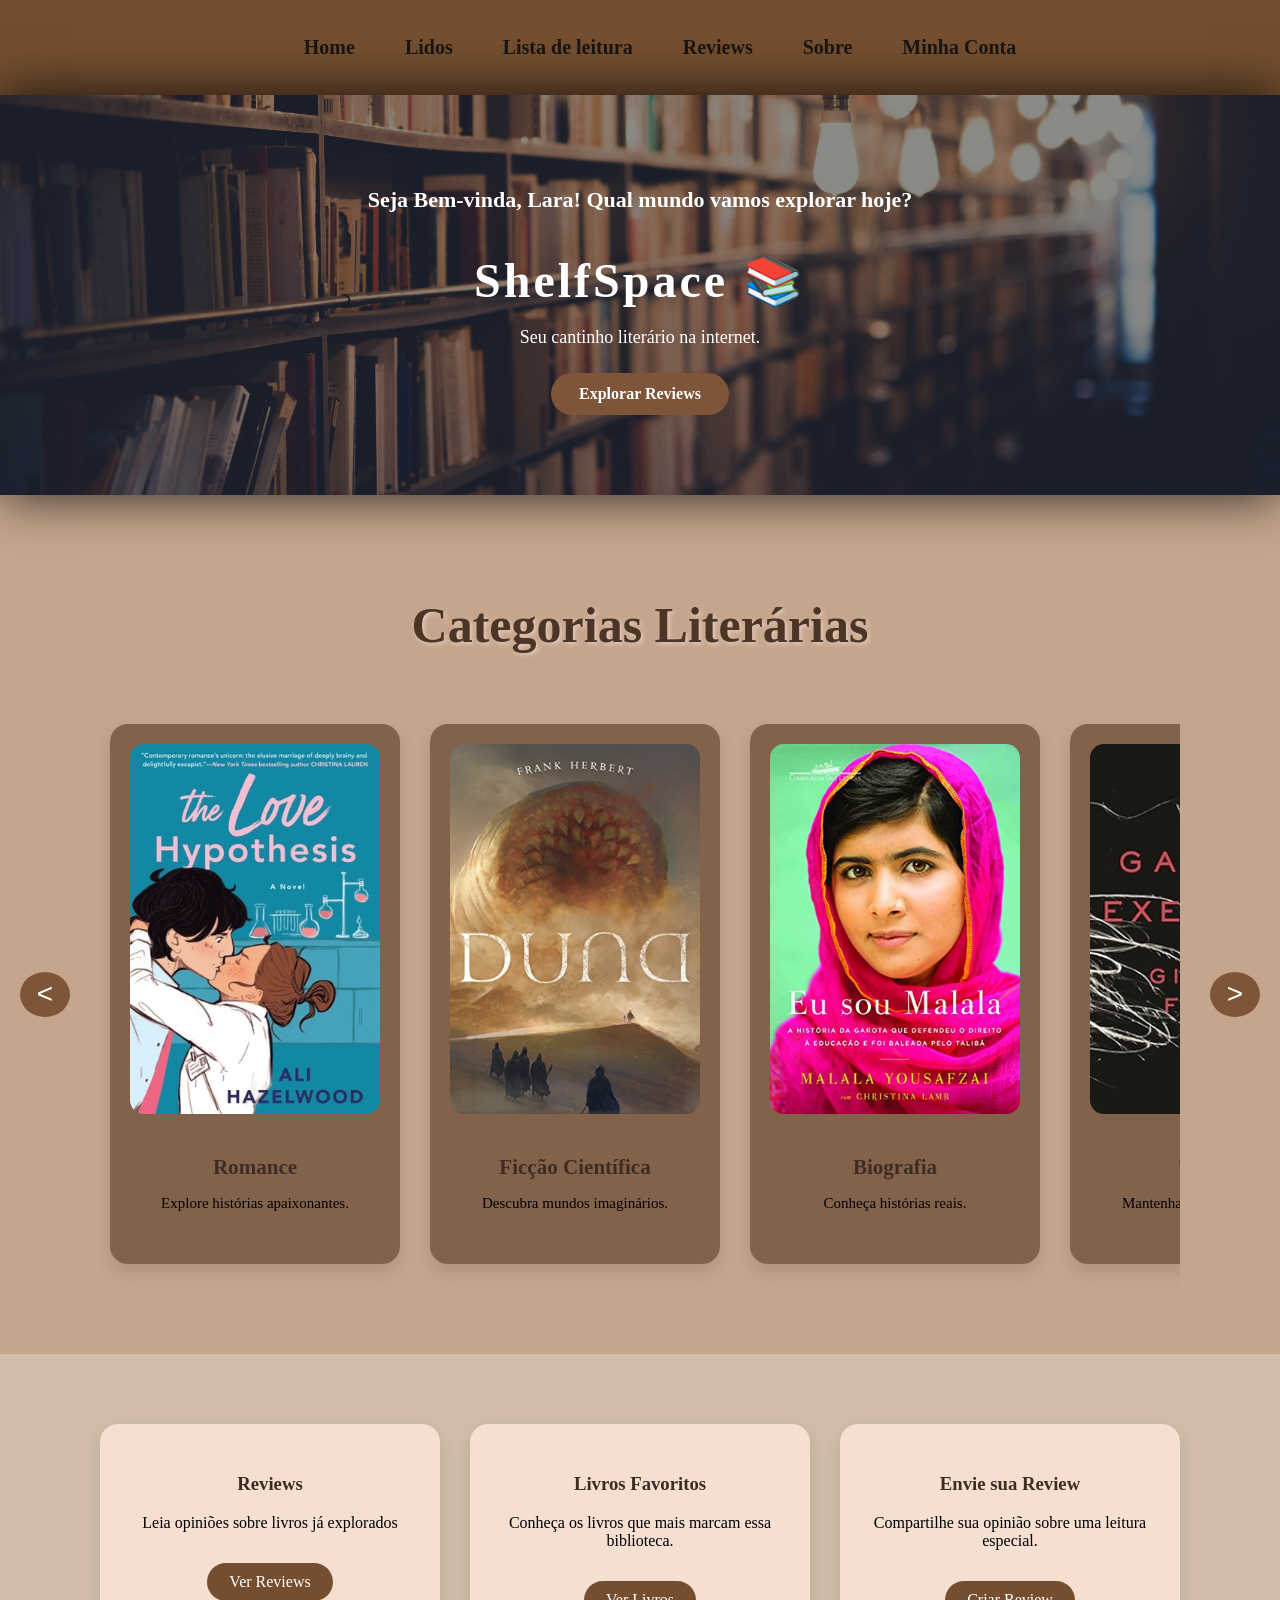
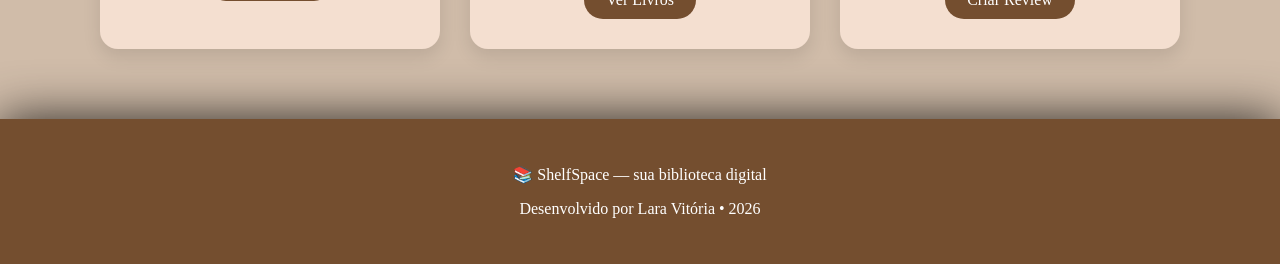
==== commit 9619844c: "ajustes finais" ====
--- a/index.html
+++ b/index.html
@@ -19,6 +19,7 @@
             <li><a href="lista.html">Lista de leitura</a></li>
             <li><a href="reviews.html">Reviews</a></li>
             <li><a href="about.html">Sobre</a></li>
+            <li><a href="#" class="nav-conta">Minha Conta</a></li>
         </ul>
     </nav>
 
@@ -29,6 +30,7 @@
 
     <!-- HERO SECTION -->
 <section class="hero">
+    <h3>Seja Bem-vinda, Lara! Qual mundo vamos explorar hoje?</h3>
     <h1>ShelfSpace 📚</h1>
     <p>
         Seu cantinho literário na internet.
--- a/css/style.css
+++ b/css/style.css
@@ -57,11 +57,19 @@
 }
 
 /* GARANTE QUE O TEXTO FIQUE ACIMA DA SOBREPOSIÇÃO */
+.hero h3,
 .hero h1,
 .hero p,
 .hero a {
     position: relative;
     z-index: 1;
+}
+
+.hero h3{
+    font-size: 22px;
+    margin-bottom: 15px;
+    color: white;
+    font-family: 'Merriweather', serif;
 }
 
 .hero h1{
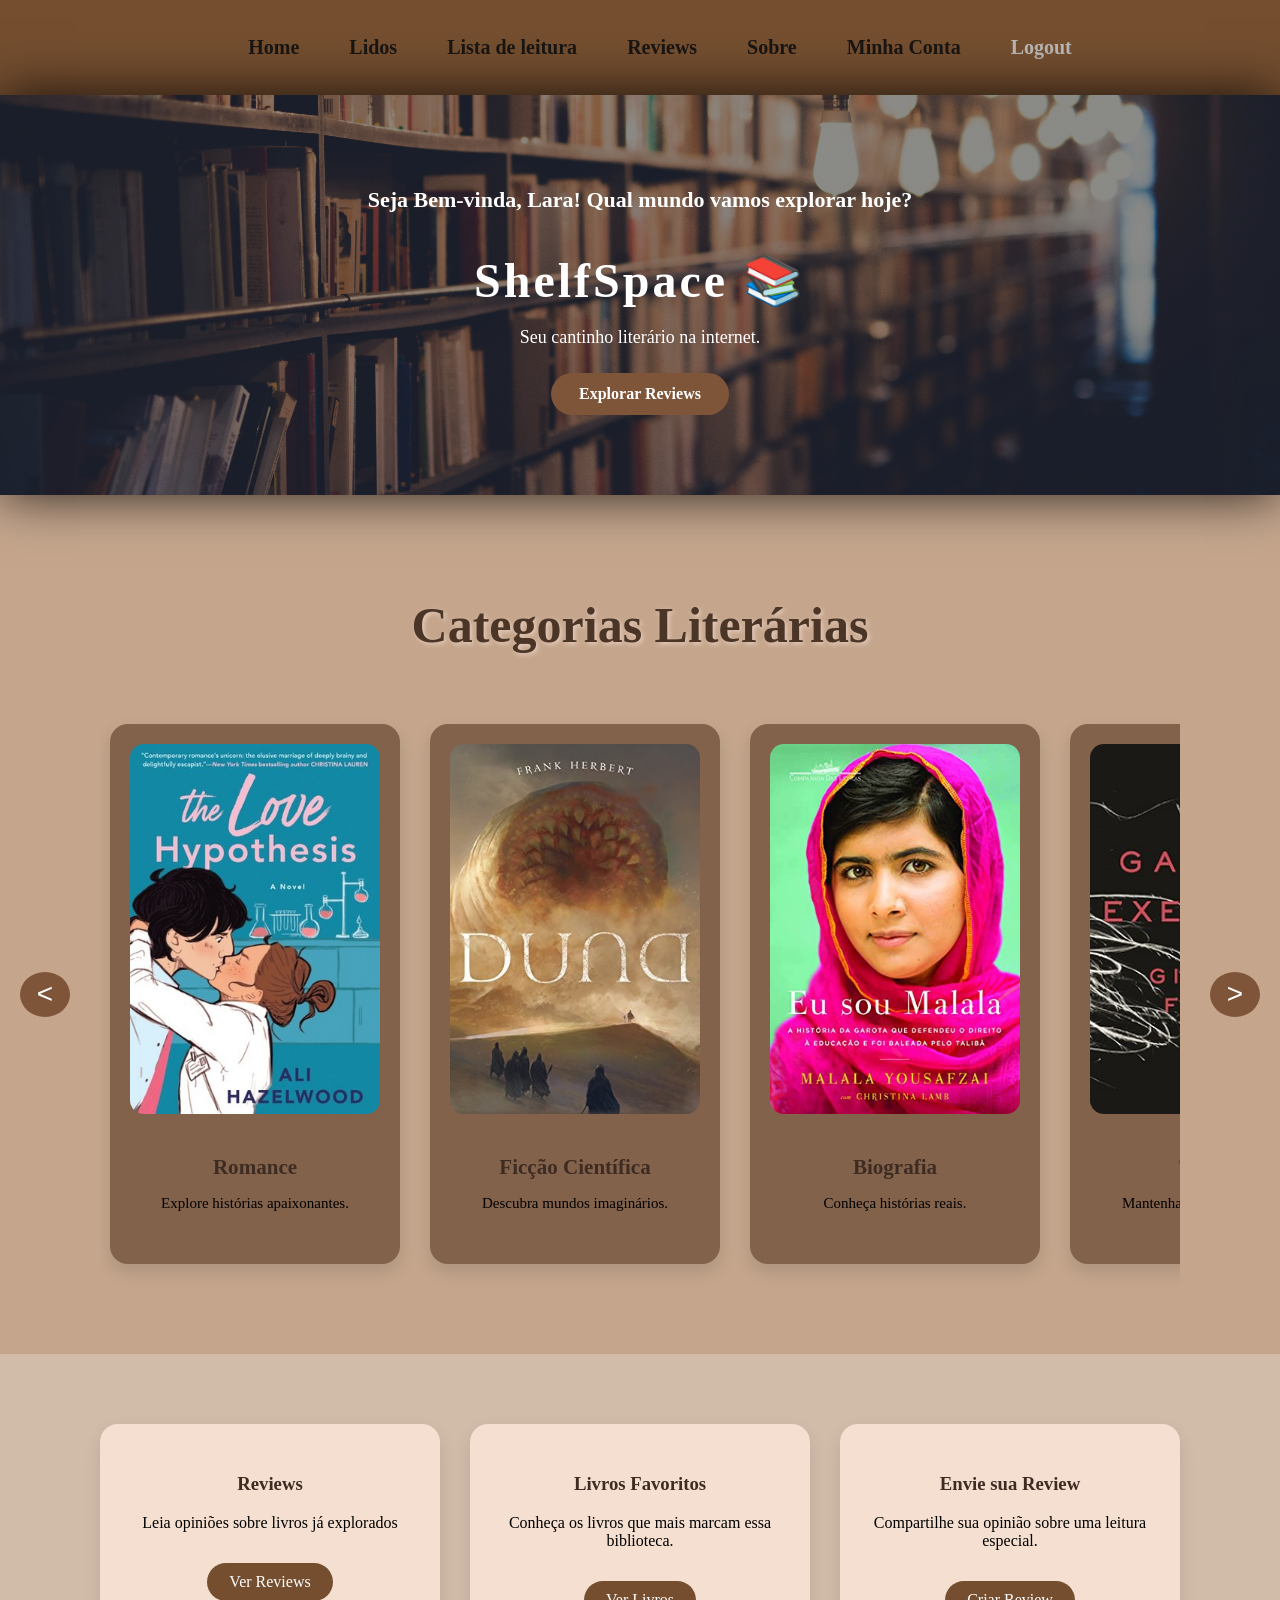
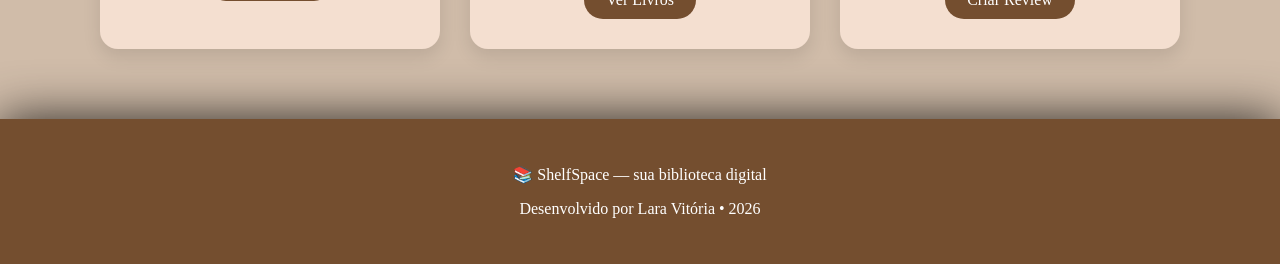
==== commit cdaac410: "ajuste do reviews.php" ====
--- a/index.html
+++ b/index.html
@@ -17,9 +17,10 @@
             <li><a href="index.html">Home</a></li>
             <li><a href="lidos.html">Lidos</a></li>
             <li><a href="lista.html">Lista de leitura</a></li>
-            <li><a href="reviews.html">Reviews</a></li>
+            <li><a href="reviews.php">Reviews</a></li>
             <li><a href="about.html">Sobre</a></li>
             <li><a href="#" class="nav-conta">Minha Conta</a></li>
+            <li><a href="logout.php" class="logout" onclick="return confirm('Tem certeza de que deseja sair?')"> Logout</a></li>
         </ul>
     </nav>
 
--- a/css/style.css
+++ b/css/style.css
@@ -28,6 +28,15 @@
     transition: 0.3s;
 }
 
+.logout {
+    text-decoration: none;
+    color:#bab8b6
+}   
+
+.logout:hover {
+    color: #080808;
+    transition: 0.3s;
+}
 
 /* ESTILO DO HEADER */
 header{
@@ -1006,4 +1015,94 @@
     border-radius: 50%;
     object-fit: cover;
     border: 3px solid #744E2F;
+}
+
+/*----------------------------------------------------------------------------------------------------------------------
+/* =========================
+   LOGIN PHP (1) 
+   INICIO DO PHP - CSS
+========================= */
+
+/* =========================
+   LOGIN E CADASTRO PAGE
+========================= */
+
+.login-hero{
+    min-height: 100vh;
+    display: flex;
+    justify-content: center;
+    align-items: center;
+    background-image: url("../images/fundohero.jpg");
+    background-size: cover;
+    background-position: center;
+    position: relative;
+}
+
+.login-hero::before{
+    content: "";
+    position: absolute;
+    top: 0;
+    left: 0;
+    width: 100%;
+    height: 100%;
+    background-color: rgba(0,0,0,.45);
+}
+
+.login-card{
+    position: relative;
+    z-index: 1;
+    width: 430px;
+    background-color: white;
+    padding: 40px;
+    border-radius: 20px;
+    box-shadow: 0 10px 30px rgba(0,0,0,.25);
+}
+
+.login-card h1{
+    text-align: center;
+    color: #4a3526;
+    margin-bottom: 10px;
+}
+
+.login-card p{
+    text-align: center;
+    margin-bottom: 25px;
+}
+
+.login-card a{
+    color: #744E2F;
+    font-weight: bold;
+    text-decoration: none;
+}
+
+.login-card a:hover{
+    color: #9c6644;
+}
+
+.voltar-home {
+    display: block;
+    text-align: left;
+    color: #9c6644;
+    text-decoration: none;
+    font-size: 14px;
+    margin-bottom: 20px;
+}
+
+.voltar-home:hover {
+    color: #744E2F;
+}
+/* =========================
+   CADASTRO PAGE
+========================= */
+.voltar-login {
+    display: block;
+    text-align: left;
+    color: #9c6644;
+    text-decoration: none;
+    font-size: 14px;
+    margin-bottom: 20px;
+}
+
+.voltar-login:hover {
+    color: #744E2F;
 }
